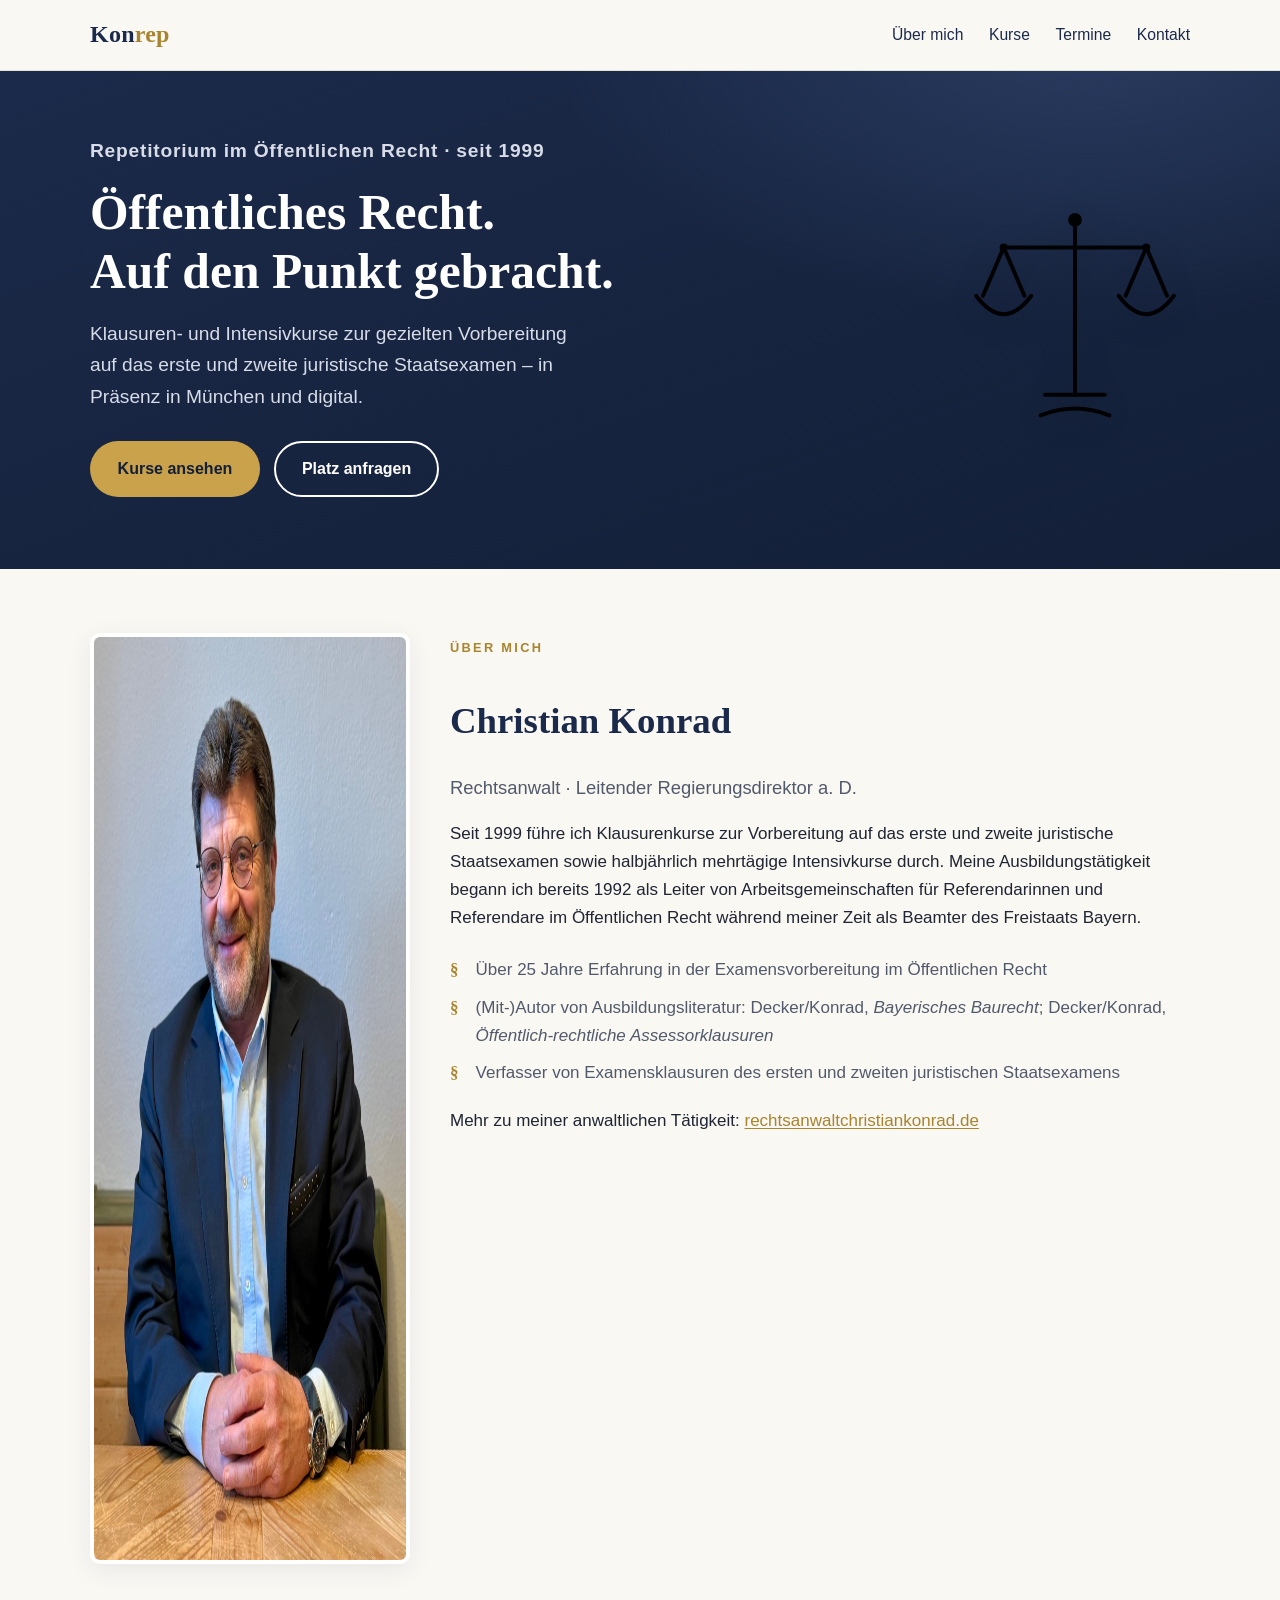
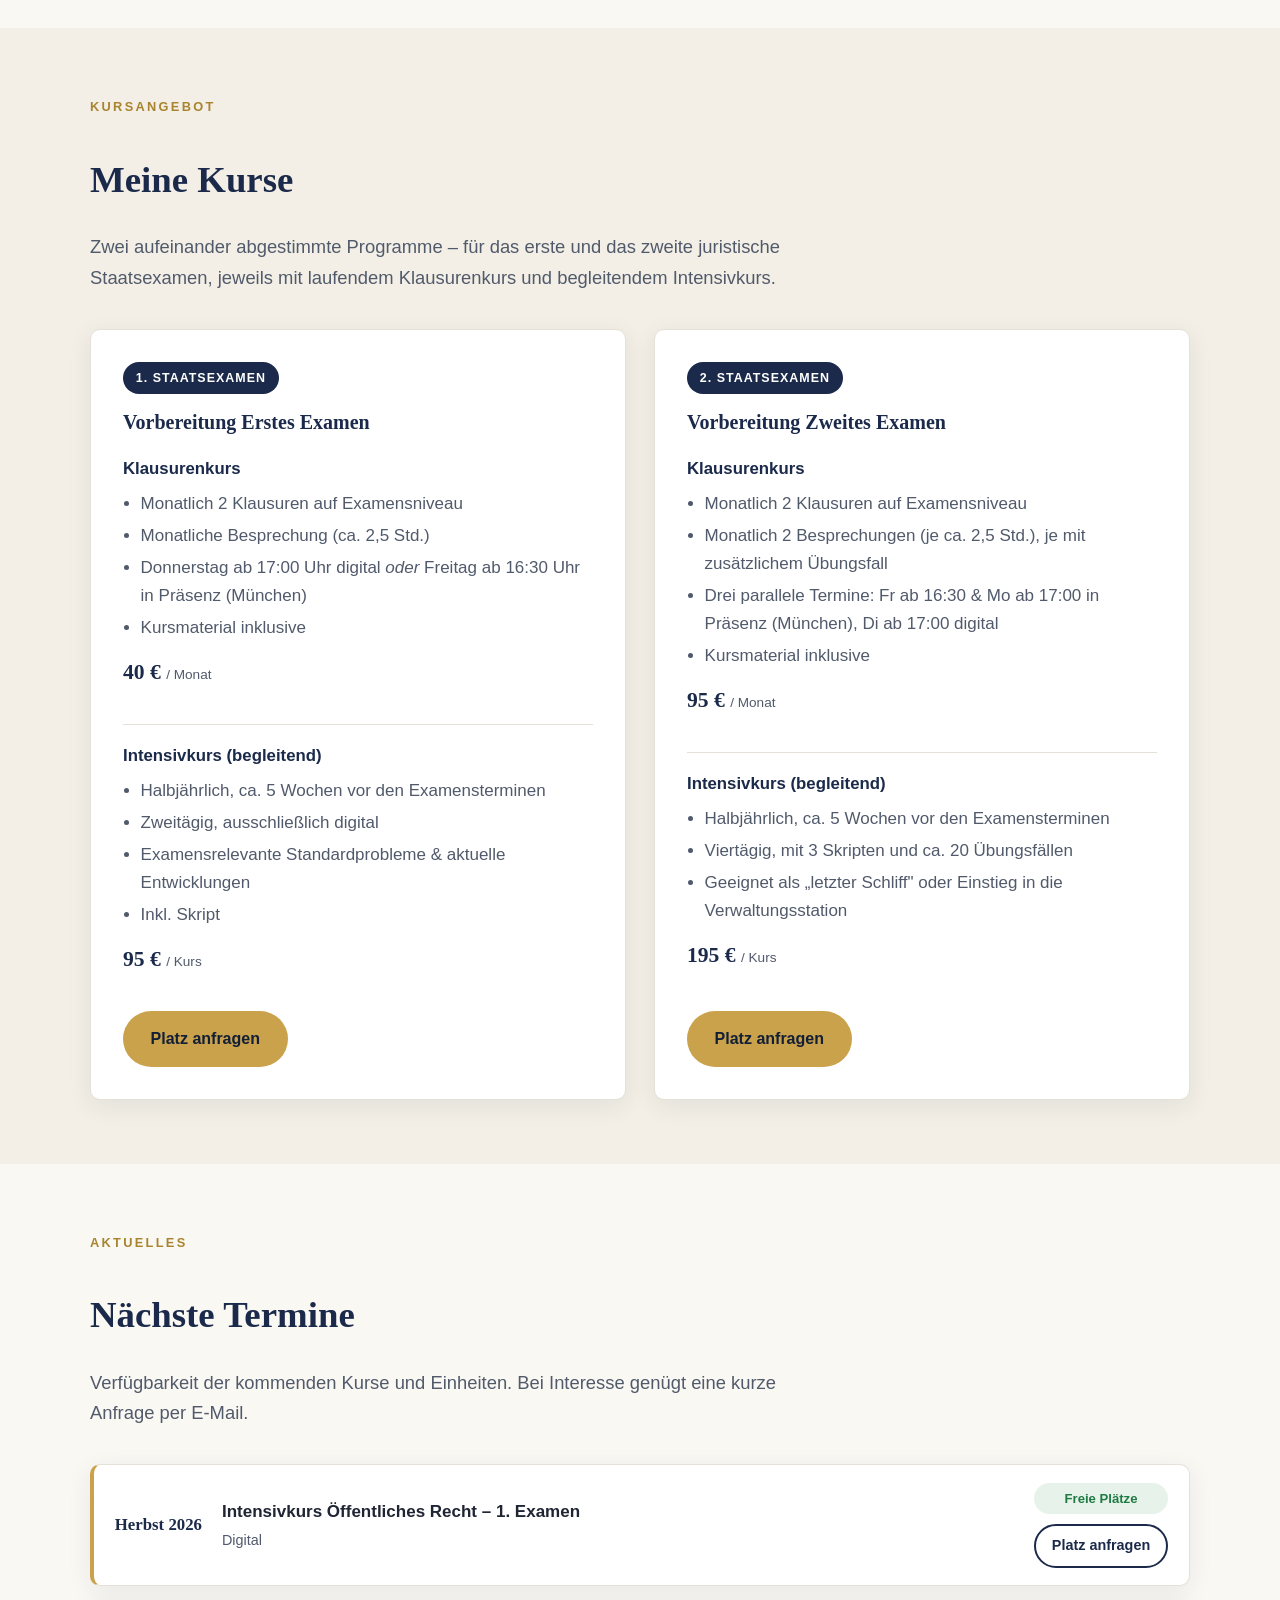
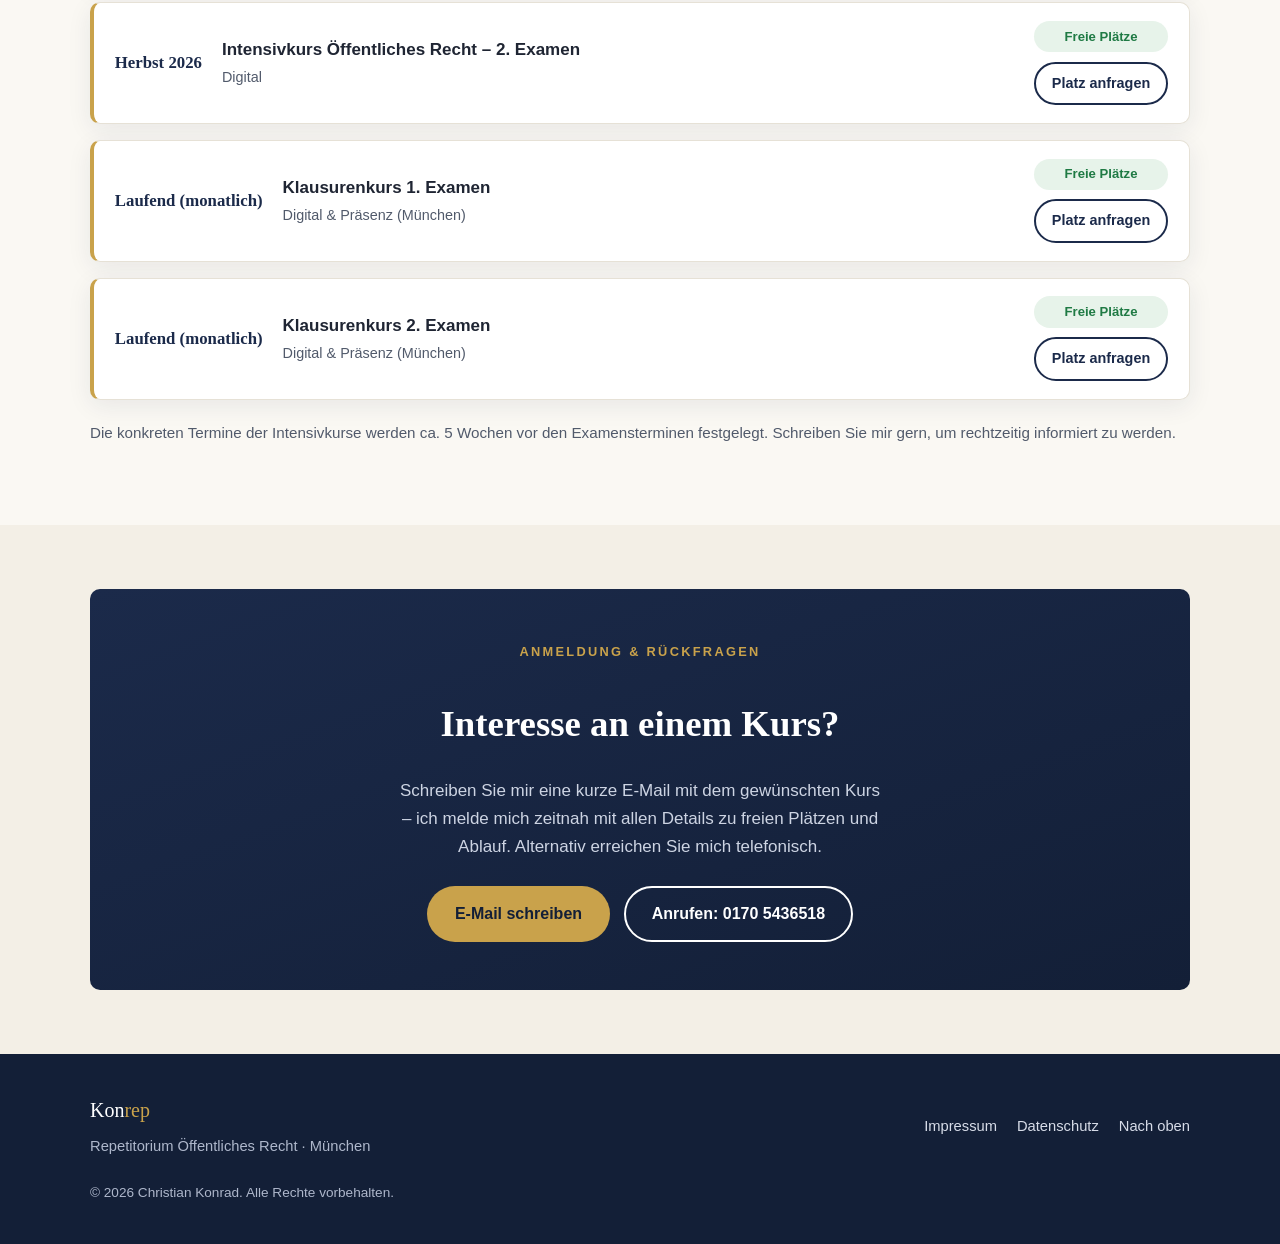
==== index.html @ 7703bff7 "Website ins Wurzelverzeichnis verschoben (GitHub Pages) + .nojekyll - Auslieferung über GitHub Pages" ====
<!DOCTYPE html>
<html lang="de">
<head>
  <meta charset="UTF-8">
  <meta name="viewport" content="width=device-width, initial-scale=1.0">
  <title>Konrep – Repetitorium Öffentliches Recht München | Christian Konrad</title>
  <meta name="description" content="Konrep – Repetitorium im Öffentlichen Recht von Christian Konrad. Klausuren- und Intensivkurse zur Vorbereitung auf das erste und zweite juristische Staatsexamen, in Präsenz in München und digital.">
  <meta name="author" content="Christian Konrad">
  <link rel="canonical" href="https://konrep.com/">

  <!-- Open Graph -->
  <meta property="og:type" content="website">
  <meta property="og:title" content="Konrep – Repetitorium Öffentliches Recht München">
  <meta property="og:description" content="Klausuren- und Intensivkurse im Öffentlichen Recht für das erste und zweite juristische Staatsexamen – Präsenz in München und digital.">
  <meta property="og:locale" content="de_DE">
  <meta property="og:url" content="https://konrep.com/">

  <link rel="icon" href="favicon.svg" type="image/svg+xml">
  <link rel="stylesheet" href="css/style.css">

  <!-- Strukturierte Daten für Suchmaschinen -->
  <script type="application/ld+json">
  {
    "@context": "https://schema.org",
    "@type": "ProfessionalService",
    "name": "Konrep – Repetitorium Öffentliches Recht",
    "image": "https://konrep.com/images/christian-konrad.jpg",
    "url": "https://konrep.com/",
    "email": "klausur.konrep@outlook.de",
    "telephone": "+49-170-5436518",
    "areaServed": "München",
    "knowsAbout": ["Öffentliches Recht", "Erstes juristisches Staatsexamen", "Zweites juristisches Staatsexamen", "Examensvorbereitung"],
    "founder": {
      "@type": "Person",
      "name": "Christian Konrad",
      "jobTitle": "Rechtsanwalt, Leitender Regierungsdirektor a.D., Repetitor im Öffentlichen Recht"
    },
    "address": {
      "@type": "PostalAddress",
      "streetAddress": "Erlengrund 16",
      "postalCode": "83646",
      "addressLocality": "Bad Tölz",
      "addressCountry": "DE"
    }
  }
  </script>
</head>
<body>

  <!-- ===================== Header / Navigation ===================== -->
  <header class="site-header">
    <nav class="nav container" aria-label="Hauptnavigation">
      <a href="#top" class="brand">Kon<span>rep</span></a>
      <button class="nav__toggle" aria-label="Menü öffnen" aria-expanded="false" aria-controls="nav-links">
        <span></span><span></span><span></span>
      </button>
      <ul class="nav__links" id="nav-links">
        <li><a href="#ueber-mich">Über mich</a></li>
        <li><a href="#kurse">Kurse</a></li>
        <li><a href="#termine">Termine</a></li>
        <li><a href="#kontakt">Kontakt</a></li>
      </ul>
    </nav>
  </header>

  <main id="top">

    <!-- ===================== Hero ===================== -->
    <section class="hero">
      <div class="container hero__inner">
        <div>
          <p class="hero__role">Repetitorium im Öffentlichen Recht · seit 1999</p>
          <h1>Öffentliches Recht.<br>Auf den Punkt gebracht.</h1>
          <p>Klausuren- und Intensivkurse zur gezielten Vorbereitung auf das erste und zweite juristische Staatsexamen – in Präsenz in München und digital.</p>
          <div class="hero__cta">
            <a href="#kurse" class="btn btn--on-dark">Kurse ansehen</a>
            <a href="#kontakt" class="btn btn--ghost" style="color:#fff;border-color:#fff;">Platz anfragen</a>
          </div>
        </div>
        <img class="hero__art" src="images/justitia.svg" alt="" aria-hidden="true" width="230" height="253">
      </div>
    </section>

    <!-- ===================== Über mich ===================== -->
    <section class="section" id="ueber-mich">
      <div class="container about">
        <div>
          <img class="about__photo"
               src="images/christian-konrad.jpg"
               srcset="images/christian-konrad.jpg 800w, images/christian-konrad@2x.jpg 1200w"
               sizes="(max-width: 719px) 80vw, 320px"
               alt="Christian Konrad, Repetitor im Öffentlichen Recht"
               width="800" height="931" loading="lazy">
        </div>
        <div>
          <span class="eyebrow">Über mich</span>
          <h2>Christian Konrad</h2>
          <p class="lead">Rechtsanwalt · Leitender Regierungsdirektor a.&nbsp;D.</p>
          <p>Seit 1999 führe ich Klausurenkurse zur Vorbereitung auf das erste und zweite juristische Staatsexamen sowie halbjährlich mehrtägige Intensivkurse durch. Meine Ausbildungstätigkeit begann ich bereits 1992 als Leiter von Arbeitsgemeinschaften für Referendarinnen und Referendare im Öffentlichen Recht während meiner Zeit als Beamter des Freistaats Bayern.</p>
          <ul class="about__facts">
            <li>Über 25 Jahre Erfahrung in der Examensvorbereitung im Öffentlichen Recht</li>
            <li>(Mit-)Autor von Ausbildungsliteratur: Decker/Konrad, <em>Bayerisches Baurecht</em>; Decker/Konrad, <em>Öffentlich-rechtliche Assessorklausuren</em></li>
            <li>Verfasser von Examensklausuren des ersten und zweiten juristischen Staatsexamens</li>
          </ul>
          <p style="margin-top:1.25rem;">Mehr zu meiner anwaltlichen Tätigkeit:
            <a href="https://rechtsanwaltchristiankonrad.de" target="_blank" rel="noopener">rechtsanwaltchristiankonrad.de</a>
          </p>
        </div>
      </div>
    </section>

    <!-- ===================== Kurse ===================== -->
    <section class="section section--alt" id="kurse">
      <div class="container">
        <div class="section__head">
          <span class="eyebrow">Kursangebot</span>
          <h2>Meine Kurse</h2>
          <p class="lead">Zwei aufeinander abgestimmte Programme – für das erste und das zweite juristische Staatsexamen, jeweils mit laufendem Klausurenkurs und begleitendem Intensivkurs.</p>
        </div>

        <div class="courses">

          <!-- 1. Examen -->
          <article class="course-card">
            <span class="course-card__badge">1. Staatsexamen</span>
            <h3>Vorbereitung Erstes Examen</h3>

            <div class="course-block">
              <h4>Klausurenkurs</h4>
              <ul>
                <li>Monatlich 2 Klausuren auf Examensniveau</li>
                <li>Monatliche Besprechung (ca. 2,5 Std.)</li>
                <li>Donnerstag ab 17:00 Uhr digital <em>oder</em> Freitag ab 16:30 Uhr in Präsenz (München)</li>
                <li>Kursmaterial inklusive</li>
              </ul>
              <p class="price">40 € <small>/ Monat</small></p>
            </div>

            <div class="course-block">
              <h4>Intensivkurs (begleitend)</h4>
              <ul>
                <li>Halbjährlich, ca. 5 Wochen vor den Examensterminen</li>
                <li>Zweitägig, ausschließlich digital</li>
                <li>Examensrelevante Standardprobleme &amp; aktuelle Entwicklungen</li>
                <li>Inkl. Skript</li>
              </ul>
              <p class="price">95 € <small>/ Kurs</small></p>
            </div>

            <a class="btn btn--primary" data-betreff="Anfrage Kurse 1. Examen" href="#kontakt">Platz anfragen</a>
          </article>

          <!-- 2. Examen -->
          <article class="course-card">
            <span class="course-card__badge">2. Staatsexamen</span>
            <h3>Vorbereitung Zweites Examen</h3>

            <div class="course-block">
              <h4>Klausurenkurs</h4>
              <ul>
                <li>Monatlich 2 Klausuren auf Examensniveau</li>
                <li>Monatlich 2 Besprechungen (je ca. 2,5 Std.), je mit zusätzlichem Übungsfall</li>
                <li>Drei parallele Termine: Fr ab 16:30 &amp; Mo ab 17:00 in Präsenz (München), Di ab 17:00 digital</li>
                <li>Kursmaterial inklusive</li>
              </ul>
              <p class="price">95 € <small>/ Monat</small></p>
            </div>

            <div class="course-block">
              <h4>Intensivkurs (begleitend)</h4>
              <ul>
                <li>Halbjährlich, ca. 5 Wochen vor den Examensterminen</li>
                <li>Viertägig, mit 3 Skripten und ca. 20 Übungsfällen</li>
                <li>Geeignet als „letzter Schliff" oder Einstieg in die Verwaltungsstation</li>
              </ul>
              <p class="price">195 € <small>/ Kurs</small></p>
            </div>

            <a class="btn btn--primary" data-betreff="Anfrage Kurse 2. Examen" href="#kontakt">Platz anfragen</a>
          </article>

        </div>
      </div>
    </section>

    <!-- ===================== Termine ===================== -->
    <section class="section" id="termine">
      <div class="container">
        <div class="section__head">
          <span class="eyebrow">Aktuelles</span>
          <h2>Nächste Termine</h2>
          <p class="lead">Verfügbarkeit der kommenden Kurse und Einheiten. Bei Interesse genügt eine kurze Anfrage per E-Mail.</p>
        </div>
        <div class="termine-list" id="termine-list"><!-- wird aus js/termine.js gefüllt --></div>
        <p class="termine-note">Die konkreten Termine der Intensivkurse werden ca. 5 Wochen vor den Examensterminen festgelegt. Schreiben Sie mir gern, um rechtzeitig informiert zu werden.</p>
      </div>
    </section>

    <!-- ===================== Kontakt ===================== -->
    <section class="section section--alt" id="kontakt">
      <div class="container">
        <div class="contact">
          <span class="eyebrow" style="color:var(--gold);">Anmeldung &amp; Rückfragen</span>
          <h2>Interesse an einem Kurs?</h2>
          <p>Schreiben Sie mir eine kurze E-Mail mit dem gewünschten Kurs – ich melde mich zeitnah mit allen Details zu freien Plätzen und Ablauf. Alternativ erreichen Sie mich telefonisch.</p>
          <div class="contact__actions">
            <a class="btn btn--on-dark" data-betreff="Kursanfrage Konrep" href="mailto:klausur.konrep@outlook.de">E-Mail schreiben</a>
            <a class="contact__phone btn btn--ghost" style="color:#fff;border-color:#fff;" href="tel:+491705436518">Anrufen: 0170 5436518</a>
          </div>
        </div>
      </div>
    </section>

  </main>

  <!-- ===================== Footer ===================== -->
  <footer class="site-footer">
    <div class="container footer__grid">
      <div>
        <div class="footer__brand">Kon<span>rep</span></div>
        <p style="margin:.4rem 0 0;">Repetitorium Öffentliches Recht · München</p>
      </div>
      <nav class="footer__links" aria-label="Rechtliches">
        <a href="impressum.html">Impressum</a>
        <a href="datenschutz.html">Datenschutz</a>
        <a href="#top">Nach oben</a>
      </nav>
      <p style="width:100%;margin:.5rem 0 0;font-size:.85rem;">© <span id="year">2026</span> Christian Konrad. Alle Rechte vorbehalten.</p>
    </div>
  </footer>

  <script src="js/termine.js"></script>
  <script src="js/main.js"></script>
</body>
</html>
---- css/style.css ----
/* =========================================================================
   Konrep – Stylesheet
   Designrichtung: klassisch-seriös (Dunkelblau + Gold, Serifen-Überschriften)
   Mobile-first, responsive. Keine externen Ressourcen (System-Fonts).
   ========================================================================= */

/* ---- Design-Tokens -------------------------------------------------------- */
:root {
  --navy:        #1b2a4a;   /* Primärfarbe */
  --navy-dark:   #131f37;
  --navy-soft:   #2a3c61;
  --gold:        #c9a24b;   /* Akzent */
  --gold-dark:   #a9842f;
  --cream:       #faf8f3;   /* Seitenhintergrund */
  --cream-card:  #ffffff;
  --ink:         #1f2533;   /* Fließtext */
  --ink-soft:    #515a6b;
  --line:        #e6e1d6;

  --serif: Georgia, "Times New Roman", "Iowan Old Style", serif;
  --sans:  -apple-system, BlinkMacSystemFont, "Segoe UI", Roboto, Helvetica, Arial, sans-serif;

  --maxw: 1100px;
  --radius: 10px;
  --shadow: 0 6px 24px rgba(27, 42, 74, 0.08);
  --shadow-hover: 0 10px 32px rgba(27, 42, 74, 0.16);
}

/* ---- Reset / Basis -------------------------------------------------------- */
*, *::before, *::after { box-sizing: border-box; }

html { scroll-behavior: smooth; scroll-padding-top: 80px; }

body {
  margin: 0;
  font-family: var(--sans);
  font-size: 1.0625rem;
  line-height: 1.65;
  color: var(--ink);
  background: var(--cream);
  -webkit-font-smoothing: antialiased;
}

h1, h2, h3 { font-family: var(--serif); line-height: 1.2; color: var(--navy); font-weight: 700; }
h1 { font-size: clamp(2rem, 5vw, 3.1rem); }
h2 { font-size: clamp(1.6rem, 3.5vw, 2.3rem); }
h3 { font-size: 1.25rem; }

p { margin: 0 0 1rem; }
a { color: var(--gold-dark); text-decoration-thickness: 1px; text-underline-offset: 2px; }
a:hover { color: var(--navy); }

img, svg { max-width: 100%; display: block; }

/* ---- Layout-Helfer -------------------------------------------------------- */
.container { width: min(100% - 2.5rem, var(--maxw)); margin-inline: auto; }

.section { padding: 4rem 0; }
.section--alt { background: #f3efe6; }

.section__head { max-width: 720px; margin-bottom: 2.25rem; }
.eyebrow {
  display: inline-block;
  font-family: var(--sans);
  font-size: 0.8rem;
  letter-spacing: 0.18em;
  text-transform: uppercase;
  color: var(--gold-dark);
  font-weight: 700;
  margin-bottom: 0.6rem;
}
.lead { font-size: 1.15rem; color: var(--ink-soft); }

/* ---- Buttons -------------------------------------------------------------- */
.btn {
  display: inline-block;
  font-family: var(--sans);
  font-weight: 600;
  font-size: 1rem;
  padding: 0.8rem 1.6rem;
  border-radius: 999px;
  text-decoration: none;
  border: 2px solid transparent;
  cursor: pointer;
  transition: transform .15s ease, background .15s ease, color .15s ease, border-color .15s ease;
}
.btn:hover { transform: translateY(-2px); }
.btn--primary { background: var(--gold); color: var(--navy-dark); }
.btn--primary:hover { background: var(--gold-dark); color: #fff; }
.btn--ghost { background: transparent; color: var(--navy); border-color: var(--navy); }
.btn--ghost:hover { background: var(--navy); color: #fff; }
.btn--on-dark { background: var(--gold); color: var(--navy-dark); }
.btn--on-dark:hover { background: #fff; color: var(--navy-dark); }

/* ---- Header / Navigation -------------------------------------------------- */
.site-header {
  position: sticky; top: 0; z-index: 100;
  background: rgba(250, 248, 243, 0.92);
  backdrop-filter: saturate(160%) blur(8px);
  border-bottom: 1px solid var(--line);
}
.nav { display: flex; align-items: center; justify-content: space-between; height: 70px; }
.brand {
  font-family: var(--serif);
  font-weight: 700;
  font-size: 1.5rem;
  color: var(--navy);
  text-decoration: none;
  letter-spacing: 0.01em;
}
.brand span { color: var(--gold-dark); }

.nav__links { display: flex; gap: 1.6rem; list-style: none; margin: 0; padding: 0; align-items: center; }
.nav__links a {
  color: var(--navy);
  text-decoration: none;
  font-weight: 500;
  font-size: 0.98rem;
  padding: 0.25rem 0;
  border-bottom: 2px solid transparent;
}
.nav__links a:hover { border-bottom-color: var(--gold); }

.nav__toggle {
  display: none;
  background: none; border: 0; cursor: pointer;
  width: 44px; height: 44px; padding: 8px;
}
.nav__toggle span {
  display: block; height: 2px; background: var(--navy); border-radius: 2px;
  margin: 5px 0; transition: transform .2s, opacity .2s;
}

/* ---- Hero ----------------------------------------------------------------- */
.hero {
  position: relative;
  background:
    radial-gradient(900px 500px at 85% -10%, var(--navy-soft), transparent 60%),
    linear-gradient(160deg, var(--navy) 0%, var(--navy-dark) 100%);
  color: #f4f1ea;
  overflow: hidden;
}
.hero__inner { display: grid; gap: 2.5rem; align-items: center; padding: 4rem 0 4.5rem; }
.hero h1 { color: #fff; margin: 0 0 1rem; }
.hero p { color: #d7dce8; font-size: 1.2rem; max-width: 46ch; }
.hero__role { color: var(--gold); font-weight: 600; letter-spacing: .04em; }
.hero__cta { display: flex; flex-wrap: wrap; gap: 0.9rem; margin-top: 1.8rem; }
.hero__art {
  color: var(--gold);
  width: clamp(150px, 40vw, 230px);
  justify-self: center;
  opacity: 0.95;
  filter: drop-shadow(0 8px 18px rgba(0,0,0,.25));
}

/* ---- Über mich ------------------------------------------------------------ */
.about { display: grid; gap: 2.5rem; align-items: start; }
.about__photo {
  border-radius: var(--radius);
  box-shadow: var(--shadow);
  border: 4px solid #fff;
  width: 100%;
  max-width: 340px;
  margin-inline: auto;
}
.about__facts { list-style: none; margin: 1.5rem 0 0; padding: 0; }
.about__facts li { position: relative; padding-left: 1.6rem; margin-bottom: 0.6rem; color: var(--ink-soft); }
.about__facts li::before { content: "§"; position: absolute; left: 0; color: var(--gold-dark); font-weight: 700; font-family: var(--serif); }

/* ---- Kurse ---------------------------------------------------------------- */
.courses { display: grid; gap: 1.75rem; }
.course-card {
  background: var(--cream-card);
  border: 1px solid var(--line);
  border-radius: var(--radius);
  box-shadow: var(--shadow);
  padding: 2rem;
  display: flex;
  flex-direction: column;
}
.course-card__badge {
  align-self: flex-start;
  background: var(--navy);
  color: #fff;
  font-size: 0.78rem;
  letter-spacing: .08em;
  text-transform: uppercase;
  font-weight: 700;
  padding: 0.35rem 0.8rem;
  border-radius: 999px;
  margin-bottom: 1rem;
}
.course-card h3 { margin: 0 0 0.25rem; }
.course-block { padding: 1.1rem 0; border-top: 1px solid var(--line); }
.course-block:first-of-type { border-top: 0; }
.course-block h4 { margin: 0 0 0.4rem; font-family: var(--sans); font-size: 1.05rem; color: var(--navy); }
.course-block ul { margin: 0.4rem 0 0.8rem; padding-left: 1.1rem; color: var(--ink-soft); }
.course-block li { margin-bottom: 0.25rem; }
.price { font-family: var(--serif); font-size: 1.35rem; color: var(--navy); font-weight: 700; }
.price small { font-family: var(--sans); font-size: 0.85rem; font-weight: 400; color: var(--ink-soft); }
.course-card .btn { margin-top: auto; align-self: flex-start; }

/* ---- Termine -------------------------------------------------------------- */
.termine-list { display: grid; gap: 1rem; }
.termin {
  display: grid;
  grid-template-columns: auto 1fr auto;
  gap: 1rem 1.25rem;
  align-items: center;
  background: var(--cream-card);
  border: 1px solid var(--line);
  border-left: 4px solid var(--gold);
  border-radius: var(--radius);
  padding: 1.1rem 1.3rem;
  box-shadow: var(--shadow);
}
.termin__date {
  font-family: var(--serif);
  color: var(--navy);
  font-weight: 700;
  font-size: 1.05rem;
  white-space: nowrap;
}
.termin__title { font-weight: 600; color: var(--ink); }
.termin__meta { font-size: 0.9rem; color: var(--ink-soft); margin-top: 0.15rem; }
.status {
  font-size: 0.82rem;
  font-weight: 700;
  padding: 0.3rem 0.75rem;
  border-radius: 999px;
  white-space: nowrap;
  text-align: center;
}
.status--frei        { background: #e7f3ea; color: #1f7a44; }
.status--warteliste  { background: #fbf3e0; color: #9a6a12; }
.status--ausgebucht  { background: #f4e7e7; color: #9a2c2c; }
.termine-note { color: var(--ink-soft); font-size: 0.95rem; margin-top: 1.25rem; }

/* ---- Kontakt -------------------------------------------------------------- */
.contact {
  background: linear-gradient(160deg, var(--navy) 0%, var(--navy-dark) 100%);
  color: #eef1f7;
  border-radius: var(--radius);
  padding: 3rem 2rem;
  text-align: center;
}
.contact h2 { color: #fff; }
.contact p { color: #cdd4e3; max-width: 52ch; margin-inline: auto; }
.contact__actions { display: flex; flex-wrap: wrap; gap: 0.9rem; justify-content: center; margin-top: 1.6rem; }
.contact__phone { color: #fff; font-weight: 600; text-decoration: none; }
.contact__phone:hover { color: var(--gold); }

/* ---- Footer --------------------------------------------------------------- */
.site-footer {
  background: var(--navy-dark);
  color: #aeb7cb;
  padding: 2.5rem 0;
  font-size: 0.92rem;
}
.site-footer a { color: #d7dce8; text-decoration: none; }
.site-footer a:hover { color: var(--gold); }
.footer__grid { display: flex; flex-wrap: wrap; gap: 1rem 2rem; justify-content: space-between; align-items: center; }
.footer__links { display: flex; gap: 1.25rem; flex-wrap: wrap; }
.footer__brand { font-family: var(--serif); font-size: 1.25rem; color: #fff; }
.footer__brand span { color: var(--gold); }

/* ---- Rechtsseiten (Impressum / Datenschutz) ------------------------------- */
.legal { padding: 3rem 0 4rem; }
.legal .container { max-width: 800px; }
.legal h1 { margin-bottom: 1.5rem; }
.legal h2 { font-size: 1.35rem; margin-top: 2rem; }
.legal address { font-style: normal; line-height: 1.7; }
.back-link { display: inline-block; margin-bottom: 1.5rem; font-weight: 600; text-decoration: none; }
.back-link::before { content: "← "; }

/* ---- Responsive ----------------------------------------------------------- */
@media (min-width: 720px) {
  .hero__inner { grid-template-columns: 1.4fr 1fr; }
  .hero__art { justify-self: end; }
  .about { grid-template-columns: 320px 1fr; }
  .courses { grid-template-columns: 1fr 1fr; }
}

@media (max-width: 719px) {
  .nav__toggle { display: block; }
  .nav__links {
    position: absolute;
    top: 70px; left: 0; right: 0;
    flex-direction: column;
    align-items: stretch;
    gap: 0;
    background: var(--cream);
    border-bottom: 1px solid var(--line);
    box-shadow: var(--shadow);
    max-height: 0;
    overflow: hidden;
    transition: max-height .25s ease;
  }
  .nav__links.is-open { max-height: 360px; }
  .nav__links li { border-top: 1px solid var(--line); }
  .nav__links a { display: block; padding: 0.9rem 1.25rem; }
  .nav__links a:hover { border-bottom-color: transparent; background: #f3efe6; }

  .termin { grid-template-columns: 1fr auto; }
  .termin__date { grid-column: 1 / -1; }
}

@media (prefers-reduced-motion: reduce) {
  html { scroll-behavior: auto; }
  .btn:hover { transform: none; }
}
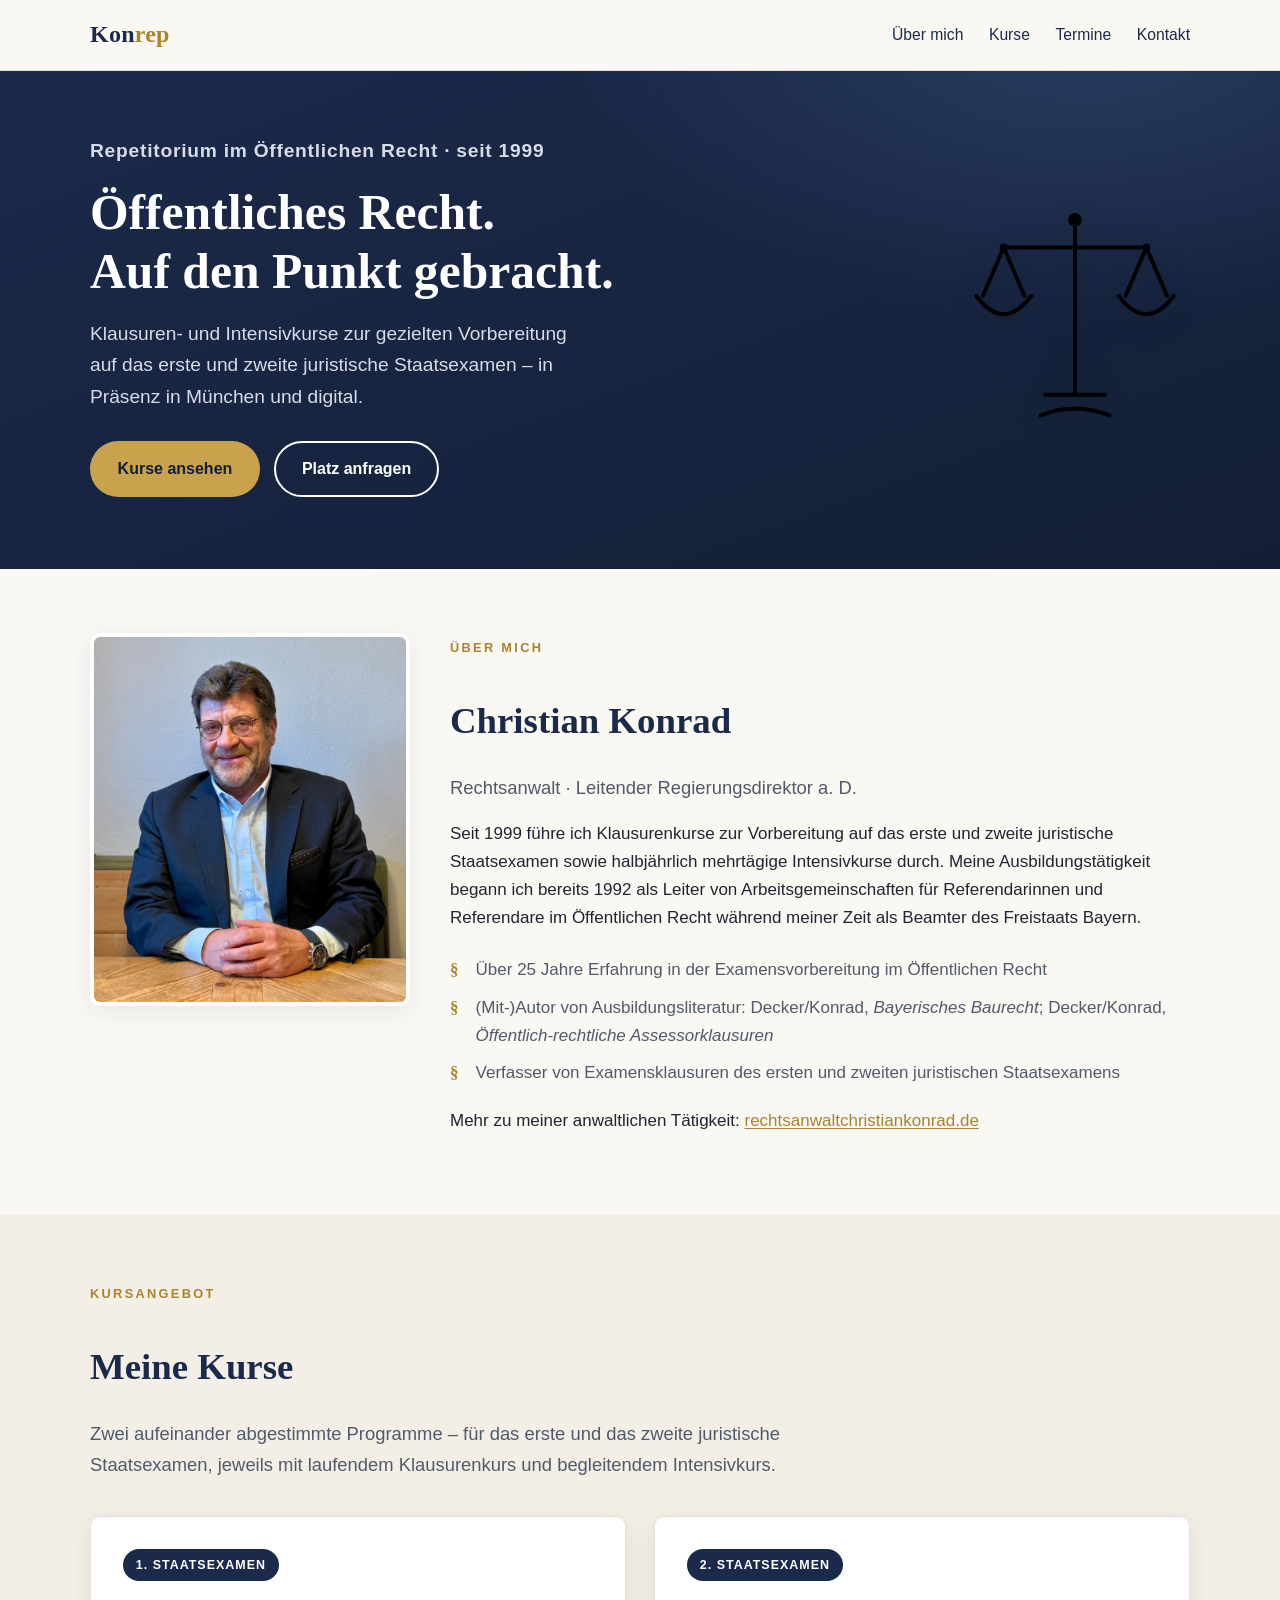
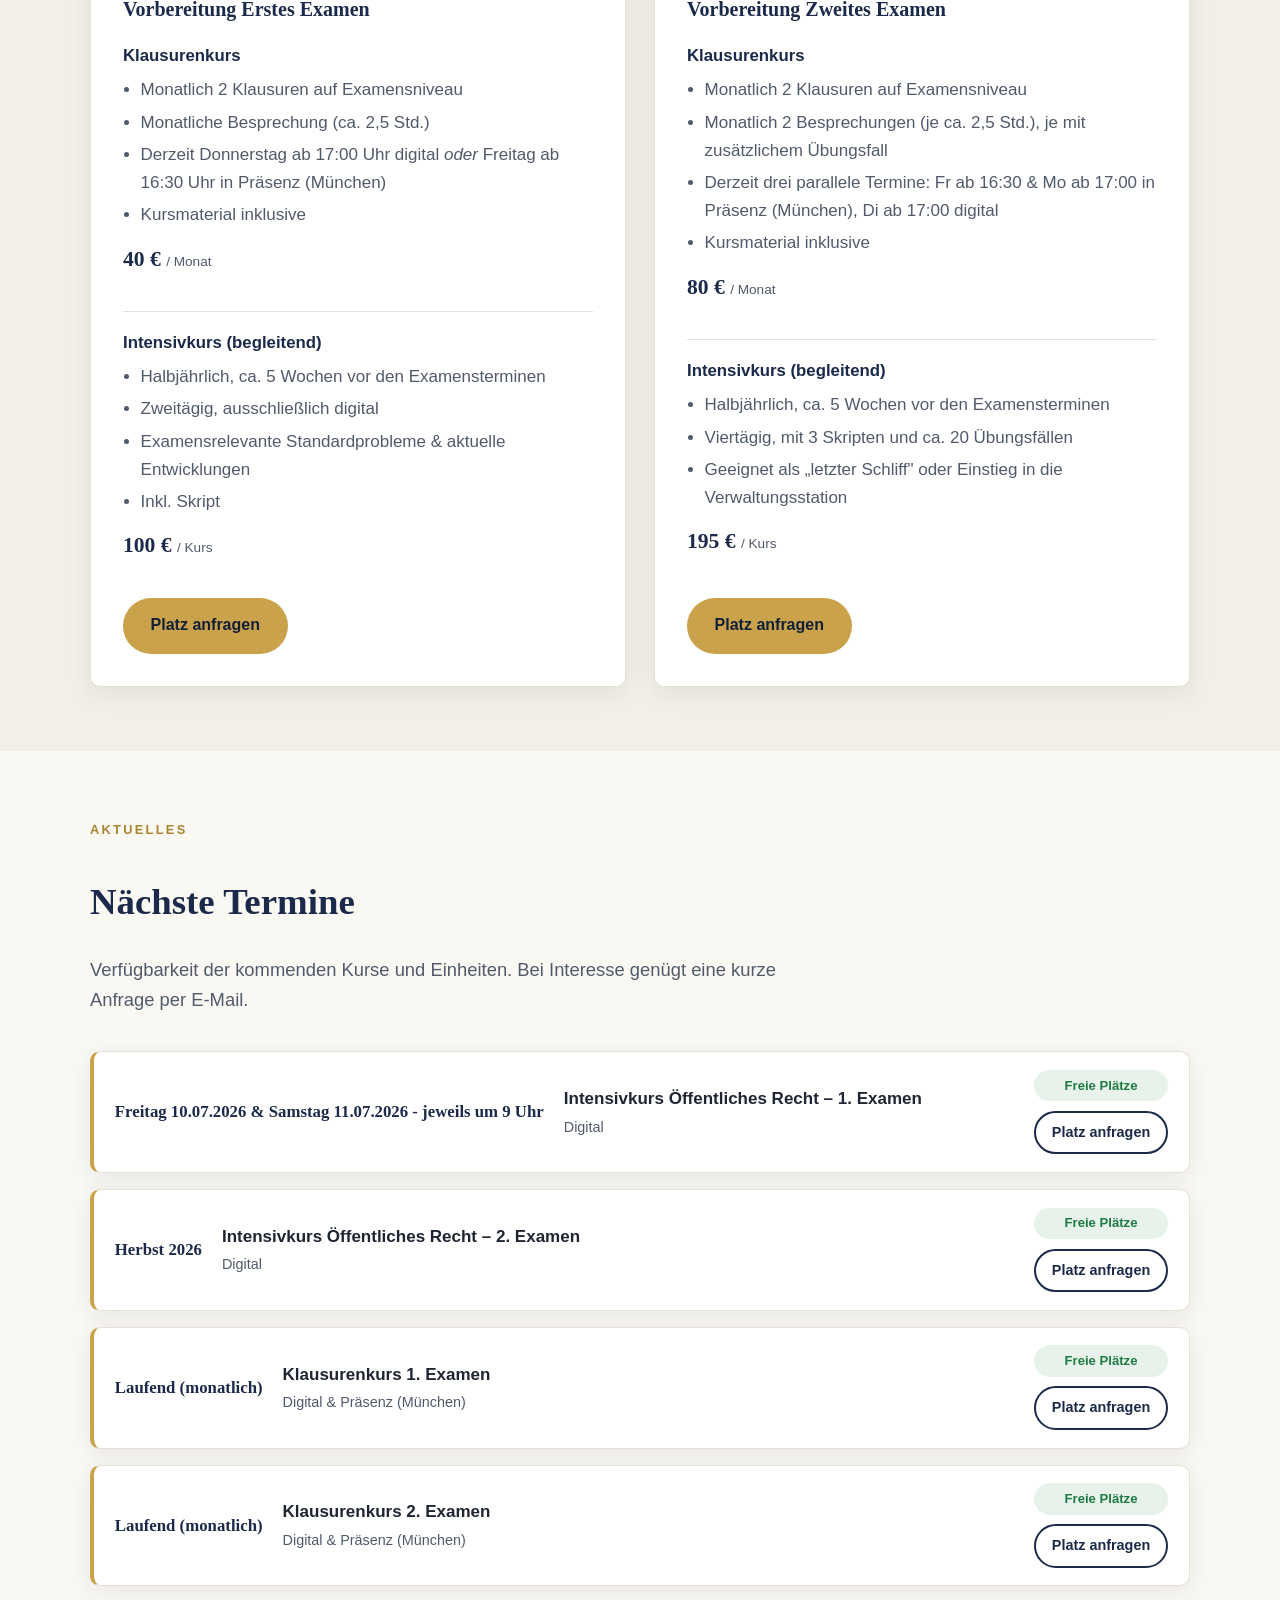
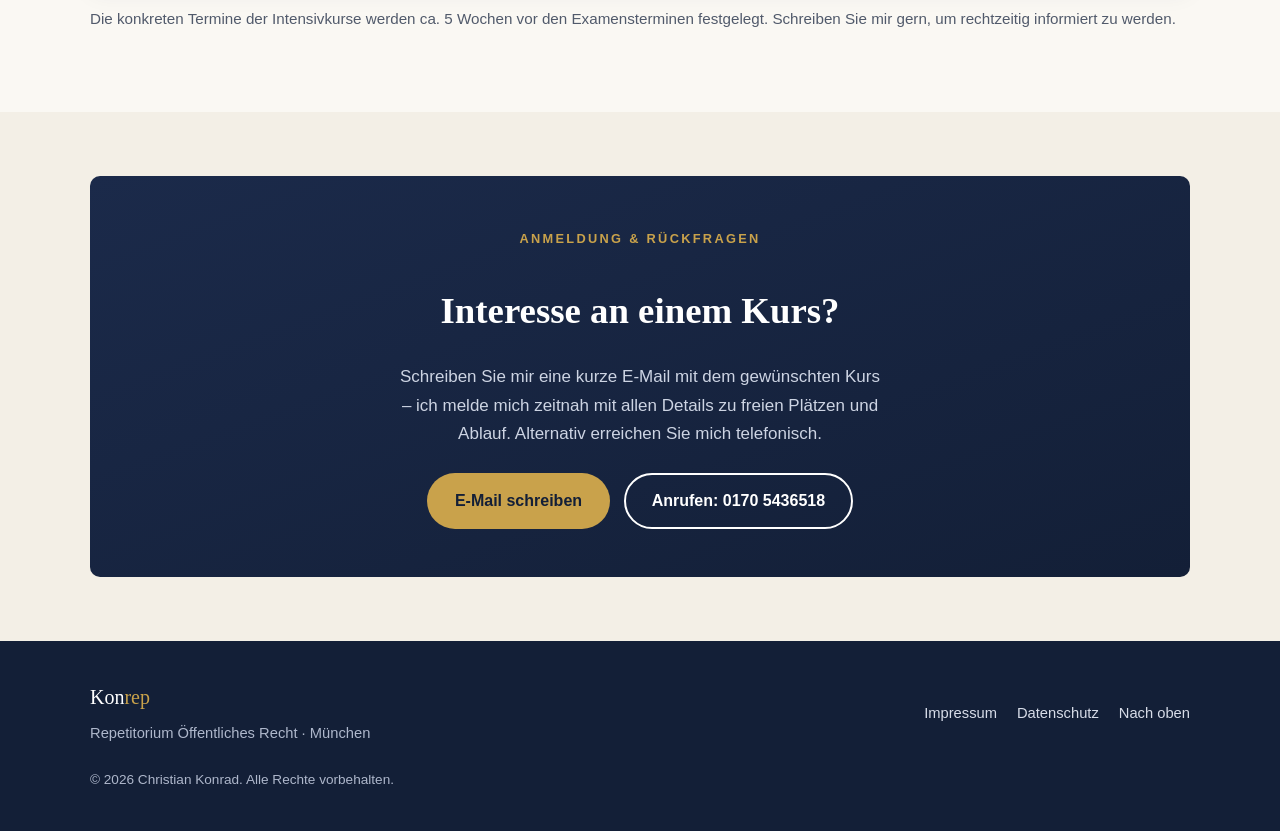
==== commit c23927a2: "Inhalt: konkreter Intensivkurs-Termin 1. Examen + aktualisierte Preise - Termin Intensivkurs 1. Exam" ====
--- a/index.html
+++ b/index.html
@@ -130,7 +130,7 @@
               <ul>
                 <li>Monatlich 2 Klausuren auf Examensniveau</li>
                 <li>Monatliche Besprechung (ca. 2,5 Std.)</li>
-                <li>Donnerstag ab 17:00 Uhr digital <em>oder</em> Freitag ab 16:30 Uhr in Präsenz (München)</li>
+                <li>Derzeit Donnerstag ab 17:00 Uhr digital <em>oder</em> Freitag ab 16:30 Uhr in Präsenz (München)</li>
                 <li>Kursmaterial inklusive</li>
               </ul>
               <p class="price">40 € <small>/ Monat</small></p>
@@ -144,7 +144,7 @@
                 <li>Examensrelevante Standardprobleme &amp; aktuelle Entwicklungen</li>
                 <li>Inkl. Skript</li>
               </ul>
-              <p class="price">95 € <small>/ Kurs</small></p>
+              <p class="price">100 € <small>/ Kurs</small></p>
             </div>
 
             <a class="btn btn--primary" data-betreff="Anfrage Kurse 1. Examen" href="#kontakt">Platz anfragen</a>
@@ -160,10 +160,10 @@
               <ul>
                 <li>Monatlich 2 Klausuren auf Examensniveau</li>
                 <li>Monatlich 2 Besprechungen (je ca. 2,5 Std.), je mit zusätzlichem Übungsfall</li>
-                <li>Drei parallele Termine: Fr ab 16:30 &amp; Mo ab 17:00 in Präsenz (München), Di ab 17:00 digital</li>
+                <li>Derzeit drei parallele Termine: Fr ab 16:30 &amp; Mo ab 17:00 in Präsenz (München), Di ab 17:00 digital</li>
                 <li>Kursmaterial inklusive</li>
               </ul>
-              <p class="price">95 € <small>/ Monat</small></p>
+              <p class="price">80 € <small>/ Monat</small></p>
             </div>
 
             <div class="course-block">
--- a/css/style.css
+++ b/css/style.css
@@ -159,8 +159,12 @@
   border-radius: var(--radius);
   box-shadow: var(--shadow);
   border: 4px solid #fff;
+  display: block;
   width: 100%;
   max-width: 340px;
+  height: auto;            /* Seitenverhältnis beibehalten (verhindert Verzerrung) */
+  aspect-ratio: 800 / 931; /* Fallback, falls die Höhe doch begrenzt wird */
+  object-fit: cover;       /* notfalls beschneiden statt verzerren */
   margin-inline: auto;
 }
 .about__facts { list-style: none; margin: 1.5rem 0 0; padding: 0; }
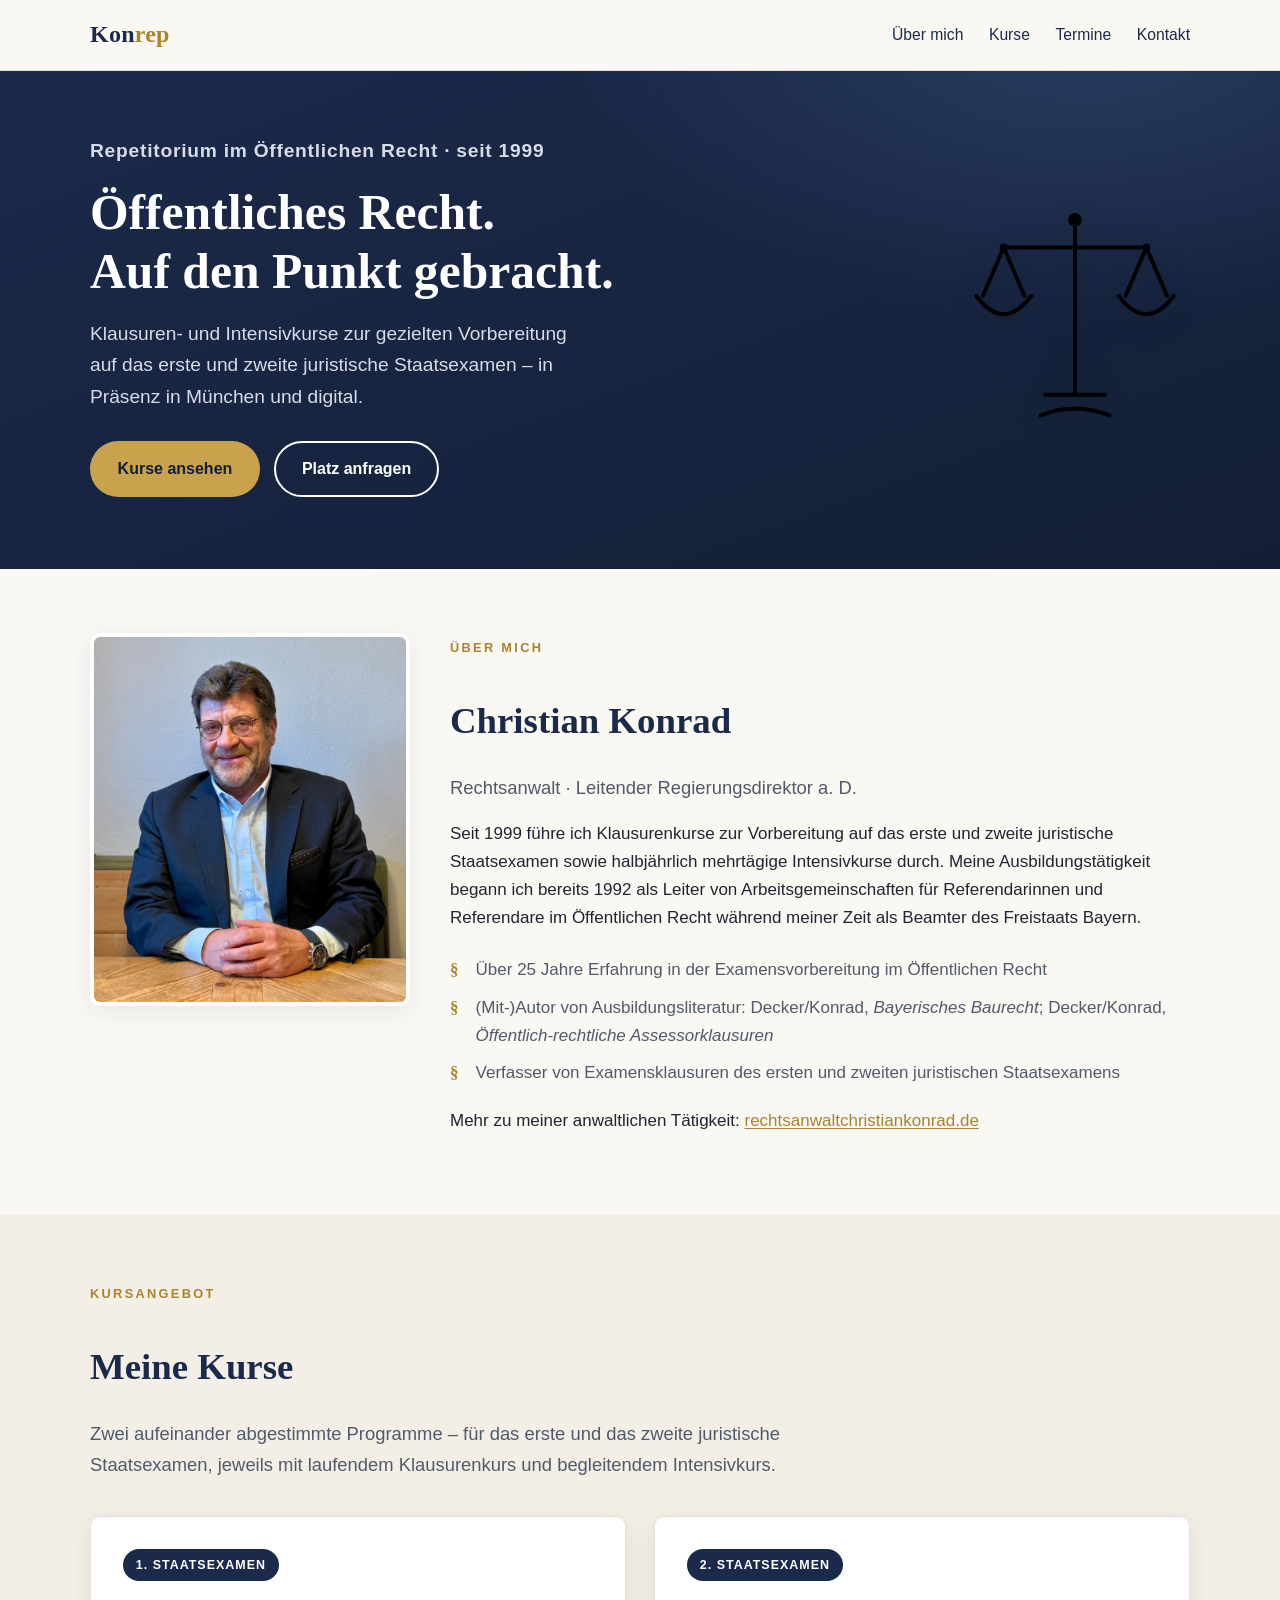
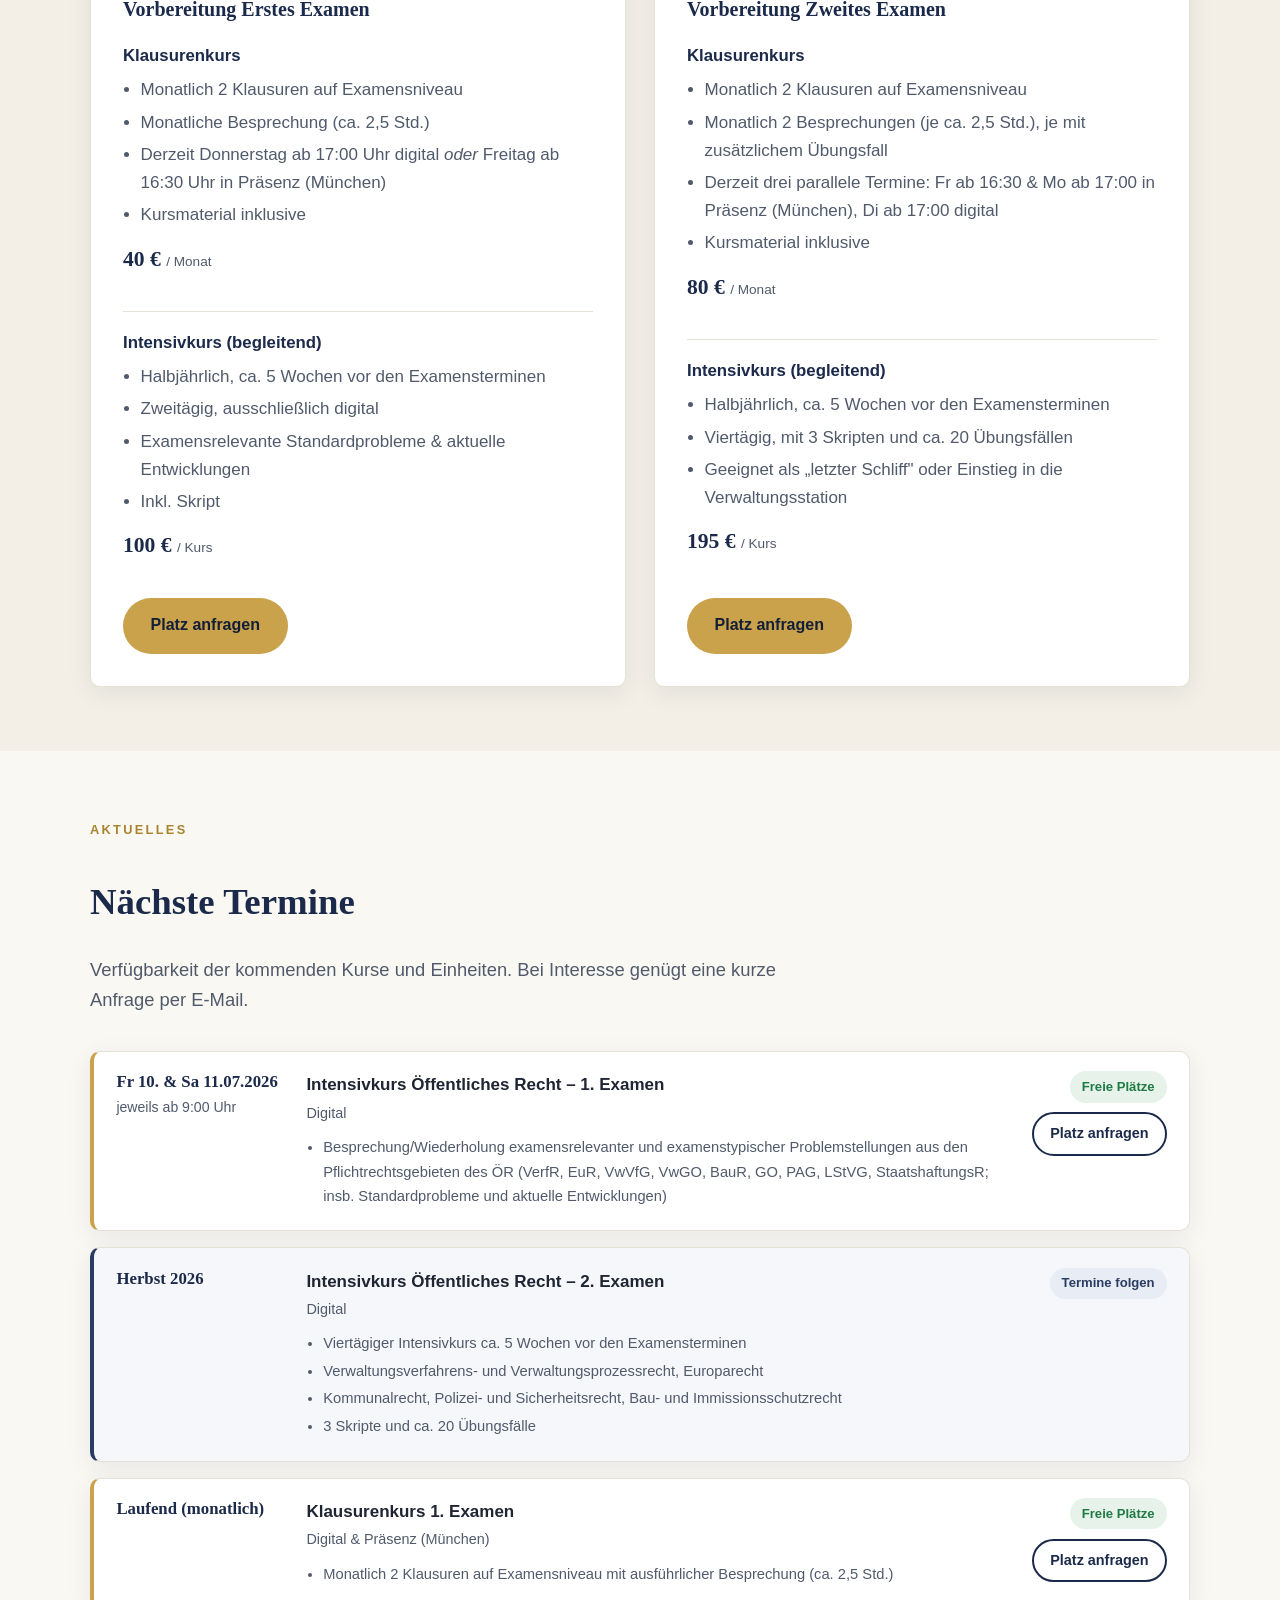
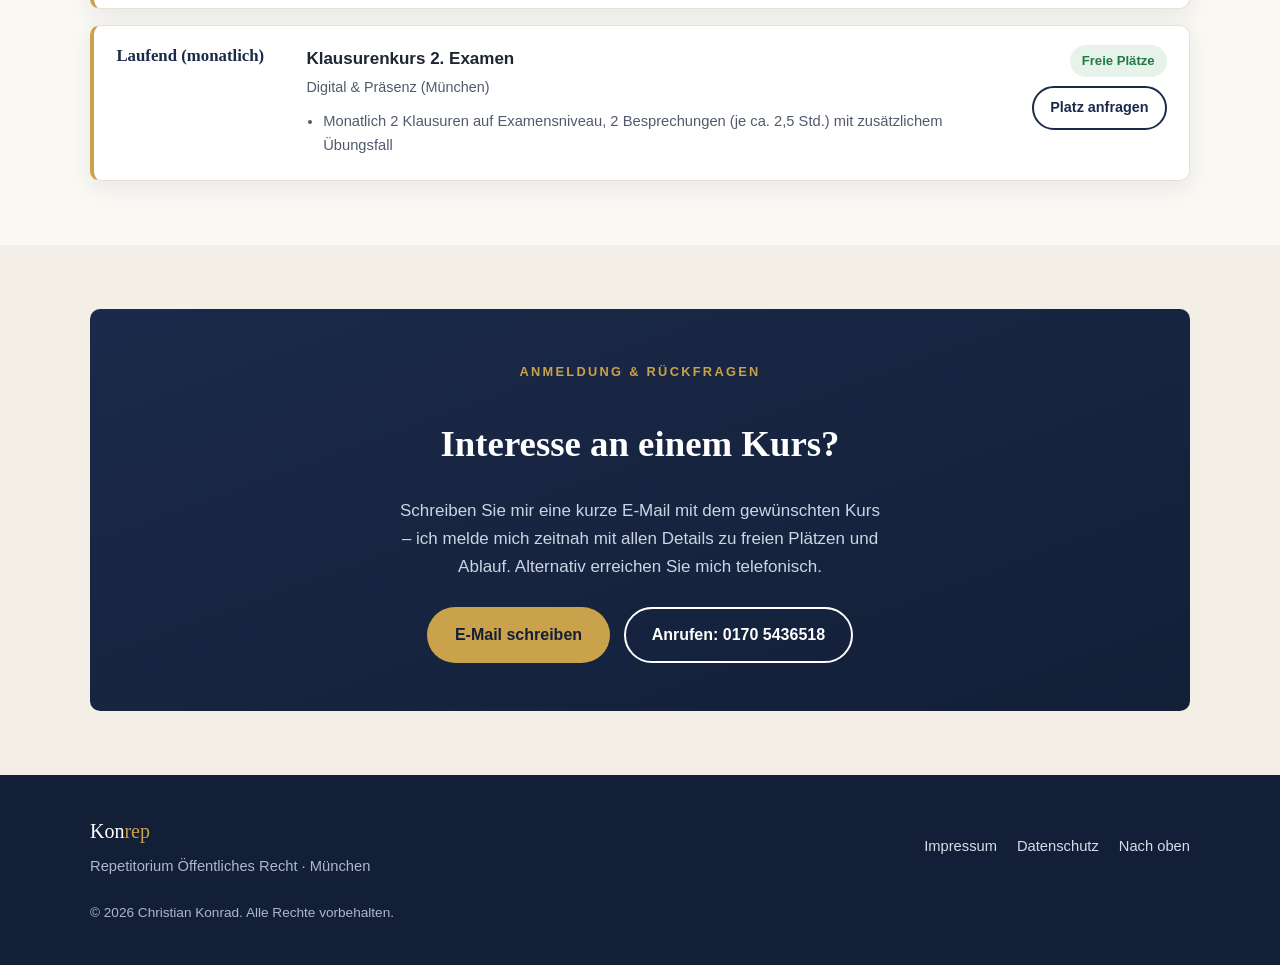
==== commit 9a775201: "Favicon: vollständiges Icon-Set für den Browser-Tab - favicon.svg überarbeitet: 'K' als font-unabhän" ====
--- a/index.html
+++ b/index.html
@@ -15,7 +15,9 @@
   <meta property="og:locale" content="de_DE">
   <meta property="og:url" content="https://konrep.com/">
 
+  <link rel="icon" href="favicon.ico" sizes="any">
   <link rel="icon" href="favicon.svg" type="image/svg+xml">
+  <link rel="apple-touch-icon" href="apple-touch-icon.png">
   <link rel="stylesheet" href="css/style.css">
 
   <!-- Strukturierte Daten für Suchmaschinen -->
@@ -192,8 +194,7 @@
           <p class="lead">Verfügbarkeit der kommenden Kurse und Einheiten. Bei Interesse genügt eine kurze Anfrage per E-Mail.</p>
         </div>
         <div class="termine-list" id="termine-list"><!-- wird aus js/termine.js gefüllt --></div>
-        <p class="termine-note">Die konkreten Termine der Intensivkurse werden ca. 5 Wochen vor den Examensterminen festgelegt. Schreiben Sie mir gern, um rechtzeitig informiert zu werden.</p>
-      </div>
+        </div>
     </section>
 
     <!-- ===================== Kontakt ===================== -->
--- a/css/style.css
+++ b/css/style.css
@@ -208,25 +208,41 @@
 .termine-list { display: grid; gap: 1rem; }
 .termin {
   display: grid;
-  grid-template-columns: auto 1fr auto;
-  gap: 1rem 1.25rem;
-  align-items: center;
+  grid-template-columns: minmax(120px, 170px) 1fr auto;
+  gap: 0.75rem 1.25rem;
+  align-items: start;
   background: var(--cream-card);
   border: 1px solid var(--line);
   border-left: 4px solid var(--gold);
   border-radius: var(--radius);
-  padding: 1.1rem 1.3rem;
+  padding: 1.2rem 1.4rem;
   box-shadow: var(--shadow);
 }
+.termin--geplant { border-left-color: var(--navy-soft); background: #f6f7fa; }
 .termin__date {
   font-family: var(--serif);
   color: var(--navy);
   font-weight: 700;
   font-size: 1.05rem;
-  white-space: nowrap;
-}
+  line-height: 1.3;
+}
+.termin__time { font-size: 0.88rem; color: var(--ink-soft); margin-top: 0.2rem; }
 .termin__title { font-weight: 600; color: var(--ink); }
 .termin__meta { font-size: 0.9rem; color: var(--ink-soft); margin-top: 0.15rem; }
+.termin__details {
+  margin: 0.6rem 0 0;
+  padding-left: 1.05rem;
+  font-size: 0.92rem;
+  color: var(--ink-soft);
+}
+.termin__details li { margin-bottom: 0.2rem; }
+.termin__action {
+  display: flex;
+  flex-direction: column;
+  align-items: flex-end;
+  gap: 0.6rem;
+}
+.termin__btn { padding: 0.5rem 1rem; font-size: 0.9rem; white-space: nowrap; }
 .status {
   font-size: 0.82rem;
   font-weight: 700;
@@ -238,6 +254,7 @@
 .status--frei        { background: #e7f3ea; color: #1f7a44; }
 .status--warteliste  { background: #fbf3e0; color: #9a6a12; }
 .status--ausgebucht  { background: #f4e7e7; color: #9a2c2c; }
+.status--geplant     { background: #e8ecf5; color: #2a3c61; }
 .termine-note { color: var(--ink-soft); font-size: 0.95rem; margin-top: 1.25rem; }
 
 /* ---- Kontakt -------------------------------------------------------------- */
@@ -306,7 +323,7 @@
   .nav__links a:hover { border-bottom-color: transparent; background: #f3efe6; }
 
   .termin { grid-template-columns: 1fr auto; }
-  .termin__date { grid-column: 1 / -1; }
+  .termin__date-col { grid-column: 1 / -1; }
 }
 
 @media (prefers-reduced-motion: reduce) {
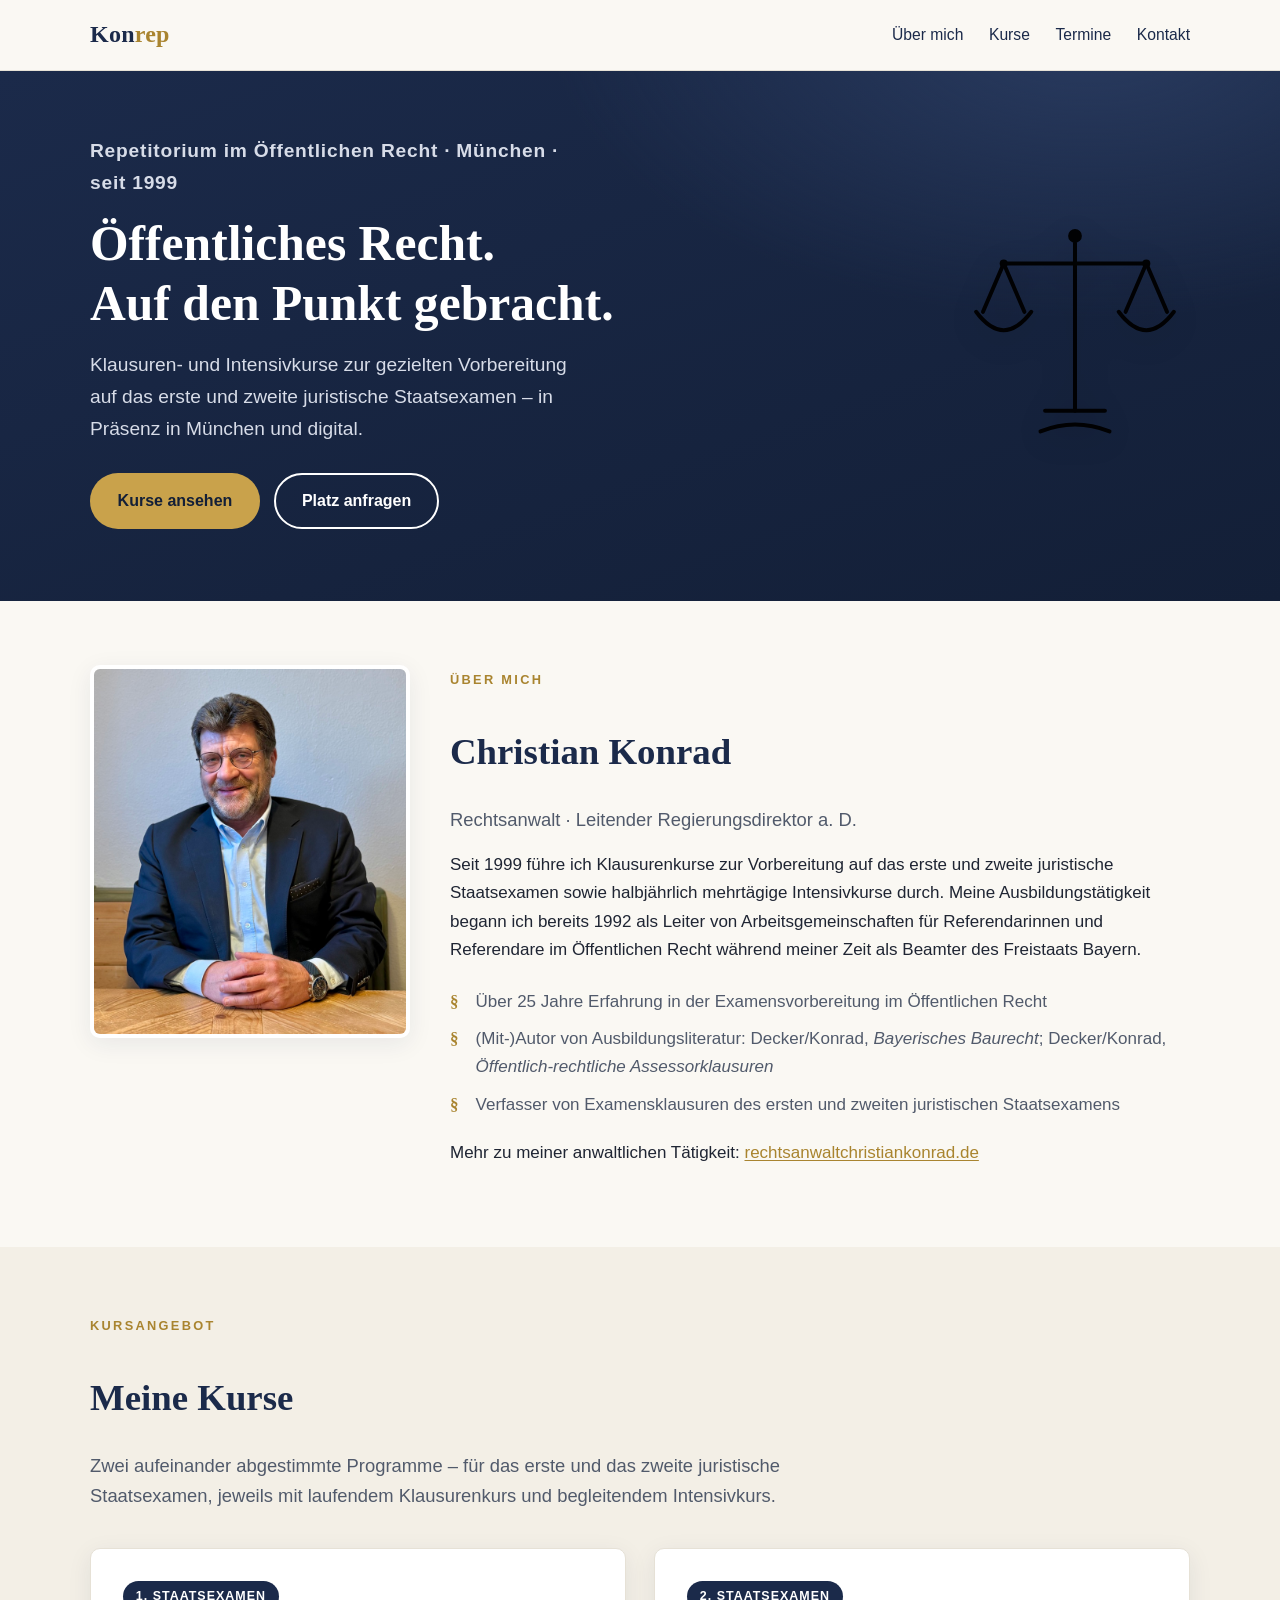
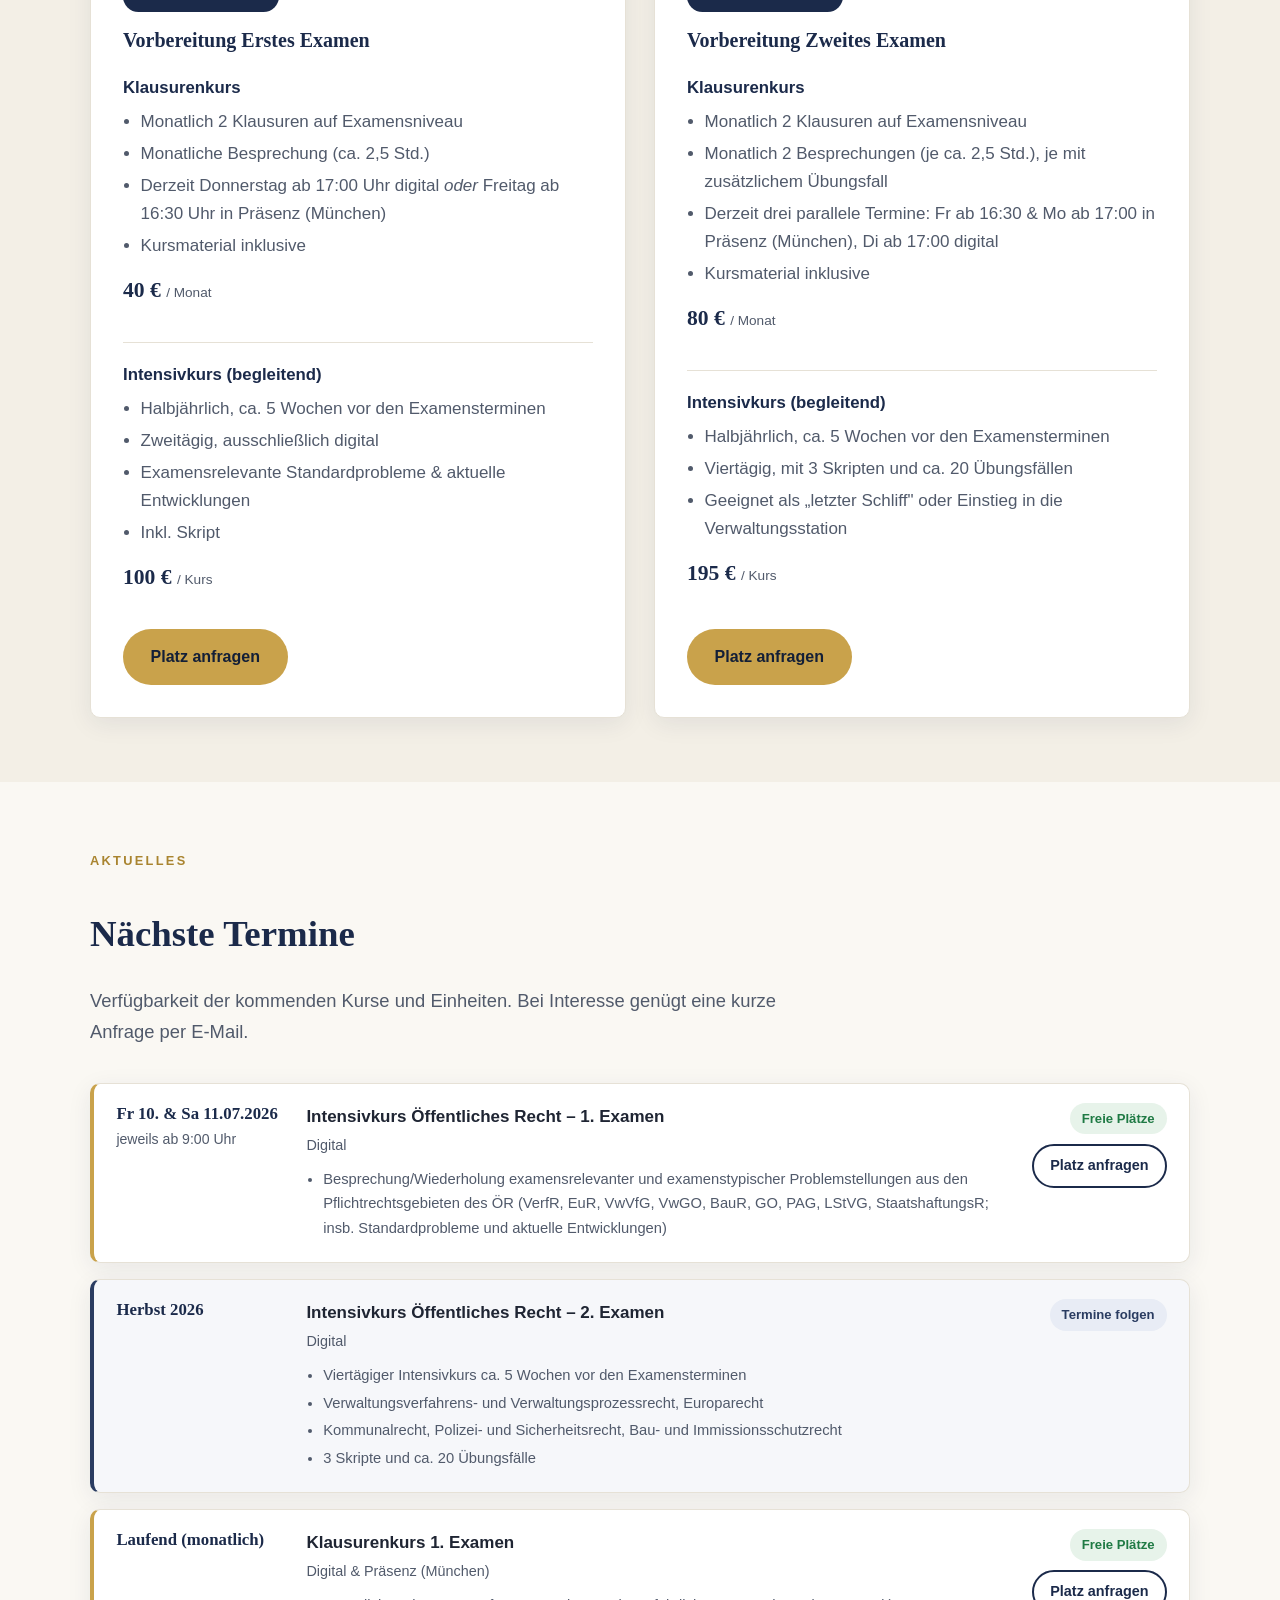
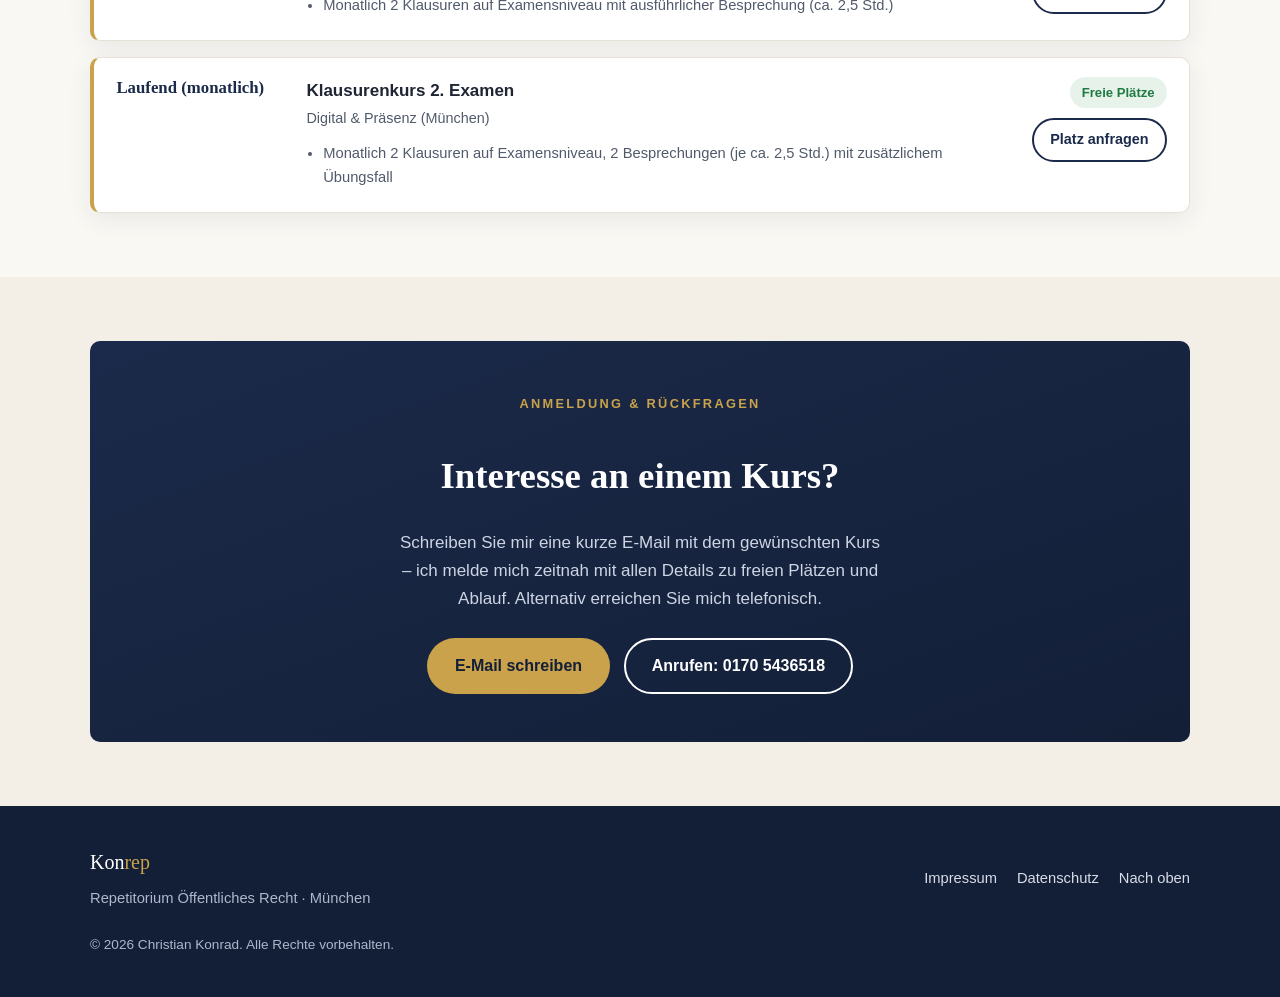
==== commit fde1f421: "SEO: Title, Meta-Description, OG & JSON-LD auf Kern-Keywords ausrichten Fokus auf Repetitorium, Öffe" ====
--- a/index.html
+++ b/index.html
@@ -3,15 +3,15 @@
 <head>
   <meta charset="UTF-8">
   <meta name="viewport" content="width=device-width, initial-scale=1.0">
-  <title>Konrep – Repetitorium Öffentliches Recht München | Christian Konrad</title>
-  <meta name="description" content="Konrep – Repetitorium im Öffentlichen Recht von Christian Konrad. Klausuren- und Intensivkurse zur Vorbereitung auf das erste und zweite juristische Staatsexamen, in Präsenz in München und digital.">
+  <title>Repetitorium Öffentliches Recht München – Konrad | Konrep</title>
+  <meta name="description" content="Repetitorium im Öffentlichen Recht in München – Klausuren- und Intensivkurse bei Konrad. In Präsenz in München und digital. Jetzt Platz anfragen.">
   <meta name="author" content="Christian Konrad">
   <link rel="canonical" href="https://konrep.com/">
 
   <!-- Open Graph -->
   <meta property="og:type" content="website">
-  <meta property="og:title" content="Konrep – Repetitorium Öffentliches Recht München">
-  <meta property="og:description" content="Klausuren- und Intensivkurse im Öffentlichen Recht für das erste und zweite juristische Staatsexamen – Präsenz in München und digital.">
+  <meta property="og:title" content="Repetitorium Öffentliches Recht München – Konrad | Konrep">
+  <meta property="og:description" content="Repetitorium im Öffentlichen Recht in München – Klausuren- und Intensivkurse bei Konrad. In Präsenz in München und digital.">
   <meta property="og:locale" content="de_DE">
   <meta property="og:url" content="https://konrep.com/">
 
@@ -25,13 +25,16 @@
   {
     "@context": "https://schema.org",
     "@type": "ProfessionalService",
-    "name": "Konrep – Repetitorium Öffentliches Recht",
+    "name": "Konrad – Repetitorium Öffentliches Recht München",
+    "description": "Repetitorium im Öffentlichen Recht in München – Klausuren- und Intensivkurse zur Examensvorbereitung bei Christian Konrad, in Präsenz und digital.",
     "image": "https://konrep.com/images/christian-konrad.jpg",
     "url": "https://konrep.com/",
     "email": "klausur.konrep@outlook.de",
     "telephone": "+49-170-5436518",
+    "priceRange": "€€",
     "areaServed": "München",
     "knowsAbout": ["Öffentliches Recht", "Erstes juristisches Staatsexamen", "Zweites juristisches Staatsexamen", "Examensvorbereitung"],
+    "sameAs": ["https://rechtsanwaltchristiankonrad.de"],
     "founder": {
       "@type": "Person",
       "name": "Christian Konrad",
@@ -39,9 +42,8 @@
     },
     "address": {
       "@type": "PostalAddress",
-      "streetAddress": "Erlengrund 16",
-      "postalCode": "83646",
-      "addressLocality": "Bad Tölz",
+      "addressLocality": "München",
+      "addressRegion": "Bayern",
       "addressCountry": "DE"
     }
   }
@@ -71,7 +73,7 @@
     <section class="hero">
       <div class="container hero__inner">
         <div>
-          <p class="hero__role">Repetitorium im Öffentlichen Recht · seit 1999</p>
+          <p class="hero__role">Repetitorium im Öffentlichen Recht · München · seit 1999</p>
           <h1>Öffentliches Recht.<br>Auf den Punkt gebracht.</h1>
           <p>Klausuren- und Intensivkurse zur gezielten Vorbereitung auf das erste und zweite juristische Staatsexamen – in Präsenz in München und digital.</p>
           <div class="hero__cta">
